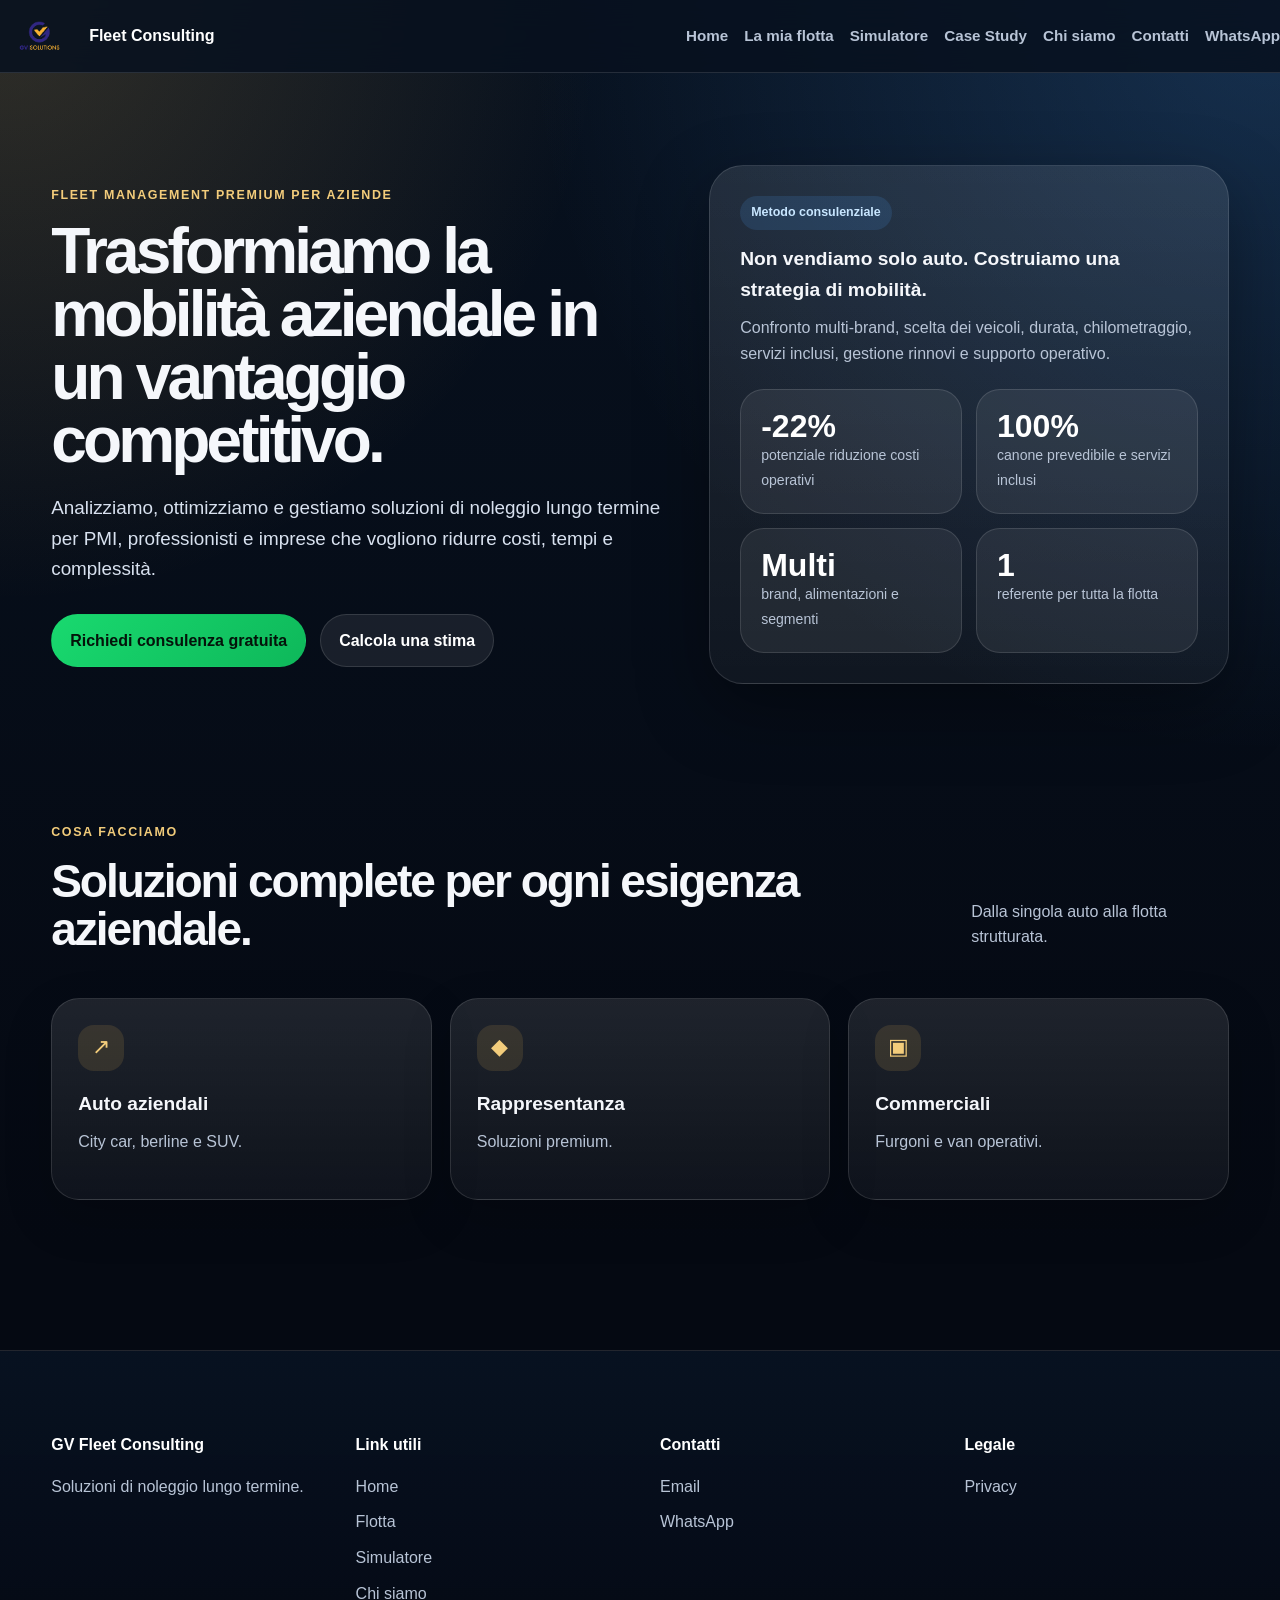
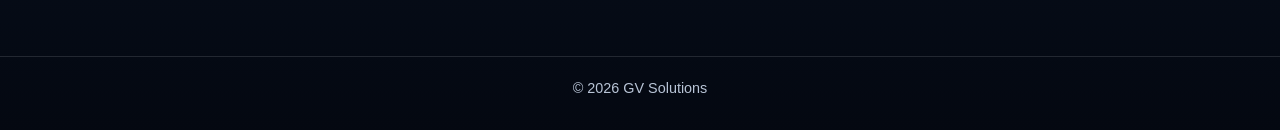
==== index.html @ 7f5e54c7 "Update index.html" ====
<!doctype html>
<html lang="it">
<head>
<meta charset="utf-8">
<meta name="viewport" content="width=device-width, initial-scale=1">
<title>GV Fleet Consulting | Fleet Management</title>
<meta name="description" content="Fleet management e noleggio lungo termine per aziende.">

<style>
:root{--bg:#07111f;--line:rgba(255,255,255,.12);--text:#f5f7fb;--muted:#b8c4d6;--gold:#d7a84f;--gold2:#f2cc7b;--green:#20c997;--shadow:0 24px 70px rgba(0,0,0,.35)}
*{box-sizing:border-box}
body{margin:0;font-family:Inter,Arial,sans-serif;color:var(--text);background:radial-gradient(circle at top right,rgba(77,163,255,.22),transparent 35%),radial-gradient(circle at top left,rgba(215,168,79,.20),transparent 28%),linear-gradient(180deg,var(--bg),#050912 72%);line-height:1.6}
a{color:inherit;text-decoration:none}.container{width:min(1180px,92%);margin:auto}

/* ===== NAV (GESTITA DA navbar.js) ===== */
.nav{position:sticky;top:0;z-index:999;background:rgba(7,17,31,.86);backdrop-filter:blur(16px);border-bottom:1px solid var(--line);transition:transform .35s ease,background .35s ease,box-shadow .35s ease}
.nav.scrolled{background:rgba(7,17,31,.94);box-shadow:0 16px 40px rgba(0,0,0,.25)}
.nav-inner{min-height:64px;padding:8px 0;display:flex;align-items:center;justify-content:space-between;gap:20px}
.logo{display:flex;align-items:center;gap:10px;font-weight:900;white-space:nowrap}
.logo img{height:56px;width:auto;display:block}
.logo span{color:#fff}
.nav-links{display:flex;flex-wrap:wrap;gap:16px;align-items:center;color:var(--muted);font-weight:700;font-size:.95rem}
.nav-links a{position:relative;transition:all .2s ease}
.nav-links a:hover,.nav-links a.active{color:#fff}
.nav-links a:not(.btn)::after{content:"";position:absolute;left:0;bottom:-6px;width:0;height:2px;background:var(--gold);transition:width .25s ease}
.nav-links a:hover::after,.nav-links a.active::after{width:100%}

.btn{display:inline-flex;align-items:center;justify-content:center;gap:10px;padding:13px 18px;border-radius:999px;font-weight:900;border:1px solid transparent;cursor:pointer}
.btn.primary{background:linear-gradient(135deg,var(--gold),var(--gold2));color:#07111f}
.btn.secondary{background:rgba(255,255,255,.08);color:#fff;border-color:var(--line)}
.btn.whatsapp{background:linear-gradient(135deg,#19d96f,#0eb85a);color:#04130a}
.btn.email{background:rgba(255,255,255,.08);color:#fff;border-color:var(--line)}

.hero{padding:92px 0 64px}
.hero-grid{display:grid;grid-template-columns:1.08fr .92fr;gap:48px;align-items:center}
.eyebrow{display:inline-flex;color:var(--gold2);font-weight:900;text-transform:uppercase;letter-spacing:.13em;font-size:.78rem;margin-bottom:14px}
h1{font-size:clamp(2.55rem,5vw,5.4rem);line-height:.98;letter-spacing:-.06em;margin:0 0 22px}
h2{font-size:clamp(2rem,3.6vw,3.35rem);line-height:1.05;letter-spacing:-.045em;margin:0 0 14px}
h3{margin:0 0 10px;font-size:1.2rem}
p{color:var(--muted);margin:0 0 18px}
.lead{font-size:1.18rem;max-width:720px;color:#d8e1ef}

.actions{display:flex;flex-wrap:wrap;gap:14px;margin-top:30px}

.hero-card,.card,.band,.result{
background:linear-gradient(180deg,rgba(255,255,255,.10),rgba(255,255,255,.045));
border:1px solid var(--line);
box-shadow:var(--shadow)
}

.hero-card{padding:30px;border-radius:34px;position:relative;overflow:hidden}
.badge{display:inline-flex;padding:7px 11px;border-radius:999px;background:rgba(77,163,255,.14);color:#c8e6ff;font-size:.78rem;font-weight:900;margin-bottom:14px}

.metric-grid{display:grid;grid-template-columns:repeat(2,1fr);gap:14px;margin-top:22px}
.metric{padding:20px;border-radius:24px;background:rgba(255,255,255,.07);border:1px solid var(--line)}
.metric strong{display:block;font-size:2rem;color:#fff;line-height:1}
.metric span{color:var(--muted);font-size:.88rem}

.section{padding:70px 0}

.section-head{display:flex;align-items:end;justify-content:space-between;gap:28px;margin-bottom:30px}
.section-head p{max-width:640px}

.grid{display:grid;gap:18px}
.grid-2{grid-template-columns:repeat(2,1fr)}
.grid-3{grid-template-columns:repeat(3,1fr)}
.grid-4{grid-template-columns:repeat(4,1fr)}

.card{padding:26px;border-radius:28px;box-shadow:0 18px 48px rgba(0,0,0,.18)}
.icon{width:46px;height:46px;border-radius:16px;display:grid;place-items:center;margin-bottom:18px;background:rgba(215,168,79,.14);color:var(--gold2);font-size:1.35rem}

.band{padding:34px;border-radius:34px;background:linear-gradient(135deg,rgba(215,168,79,.16),rgba(77,163,255,.12));display:flex;align-items:center;justify-content:space-between;gap:22px}

.footer{
margin-top:80px;
padding:60px 0 30px;
border-top:1px solid var(--line);
background:linear-gradient(180deg,rgba(8,18,34,.92),rgba(4,8,17,1));
}

.footer-grid{display:grid;grid-template-columns:repeat(4,1fr);gap:40px}
.footer h4{margin-bottom:16px;color:#fff}
.footer p,.footer a{color:var(--muted);text-decoration:none;display:block;margin-bottom:10px;transition:.2s}
.footer a:hover{color:#fff}

.footer-bottom{
margin-top:40px;
padding-top:20px;
border-top:1px solid var(--line);
text-align:center;
color:var(--muted);
font-size:.9rem;
}

@media(max-width:800px){
.hero-grid,.grid-2,.grid-3,.grid-4{grid-template-columns:1fr}
.footer-grid{grid-template-columns:1fr}
}
</style>

</head>

<body>

<!-- NAVBAR CENTRALIZZATA -->
<div id="navbar"></div>
<script src="navbar.js"></script>

<main>
<section class="hero">
<div class="container hero-grid">

<div>
<div class="eyebrow">Fleet management premium per aziende</div>
<h1>Trasformiamo la mobilità aziendale in un vantaggio competitivo.</h1>
<p class="lead">Analizziamo, ottimizziamo e gestiamo soluzioni di noleggio lungo termine per PMI, professionisti e imprese che vogliono ridurre costi, tempi e complessità.</p>

<div class="actions">
<a class="btn whatsapp" href="https://api.whatsapp.com/send?text=Ciao%2C%20vorrei%20ottimizzare%20la%20mia%20flotta%20aziendale" target="_blank">Richiedi consulenza gratuita</a>
<a class="btn secondary" href="simulatore.html">Calcola una stima</a>
</div>
</div>

<div class="hero-card">
<span class="badge">Metodo consulenziale</span>
<h3>Non vendiamo solo auto. Costruiamo una strategia di mobilità.</h3>
<p>Confronto multi-brand, scelta dei veicoli, durata, chilometraggio, servizi inclusi, gestione rinnovi e supporto operativo.</p>

<div class="metric-grid">
<div class="metric"><strong>-22%</strong><span>potenziale riduzione costi operativi</span></div>
<div class="metric"><strong>100%</strong><span>canone prevedibile e servizi inclusi</span></div>
<div class="metric"><strong>Multi</strong><span>brand, alimentazioni e segmenti</span></div>
<div class="metric"><strong>1</strong><span>referente per tutta la flotta</span></div>
</div>
</div>

</div>
</section>

<section class="section">
<div class="container">
<div class="section-head">
<div>
<div class="eyebrow">Cosa facciamo</div>
<h2>Soluzioni complete per ogni esigenza aziendale.</h2>
</div>
<p>Dalla singola auto alla flotta strutturata.</p>
</div>

<div class="grid grid-3">
<article class="card"><div class="icon">↗</div><h3>Auto aziendali</h3><p>City car, berline e SUV.</p></article>
<article class="card"><div class="icon">◆</div><h3>Rappresentanza</h3><p>Soluzioni premium.</p></article>
<article class="card"><div class="icon">▣</div><h3>Commerciali</h3><p>Furgoni e van operativi.</p></article>
</div>
</div>
</section>

</main>

<footer class="footer">
<div class="container footer-grid">
<div>
<h4>GV Fleet Consulting</h4>
<p>Soluzioni di noleggio lungo termine.</p>
</div>

<div>
<h4>Link utili</h4>
<a href="index.html">Home</a>
<a href="fleet.html">Flotta</a>
<a href="simulatore.html">Simulatore</a>
<a href="storychisiamo.html">Chi siamo</a>
</div>

<div>
<h4>Contatti</h4>
<a href="mailto:backoffice@gvsolutionssrls.it">Email</a>
<a href="#">WhatsApp</a>
</div>

<div>
<h4>Legale</h4>
<a href="privacy-policy.html">Privacy</a>
</div>
</div>

<div class="footer-bottom">© 2026 GV Solutions</div>
</footer>

<script>
let lastScrollTop=0;const nav=document.querySelector('.nav');
window.addEventListener('scroll',function(){
const currentScroll=window.pageYOffset||document.documentElement.scrollTop;
if(currentScroll>80){nav.classList.add('scrolled')}else{nav.classList.remove('scrolled')}
if(currentScroll>lastScrollTop&&currentScroll>140){nav.style.transform='translateY(-100%)'}else{nav.style.transform='translateY(0)'}
lastScrollTop=currentScroll<=0?0:currentScroll});
</script>

</body>
</html>
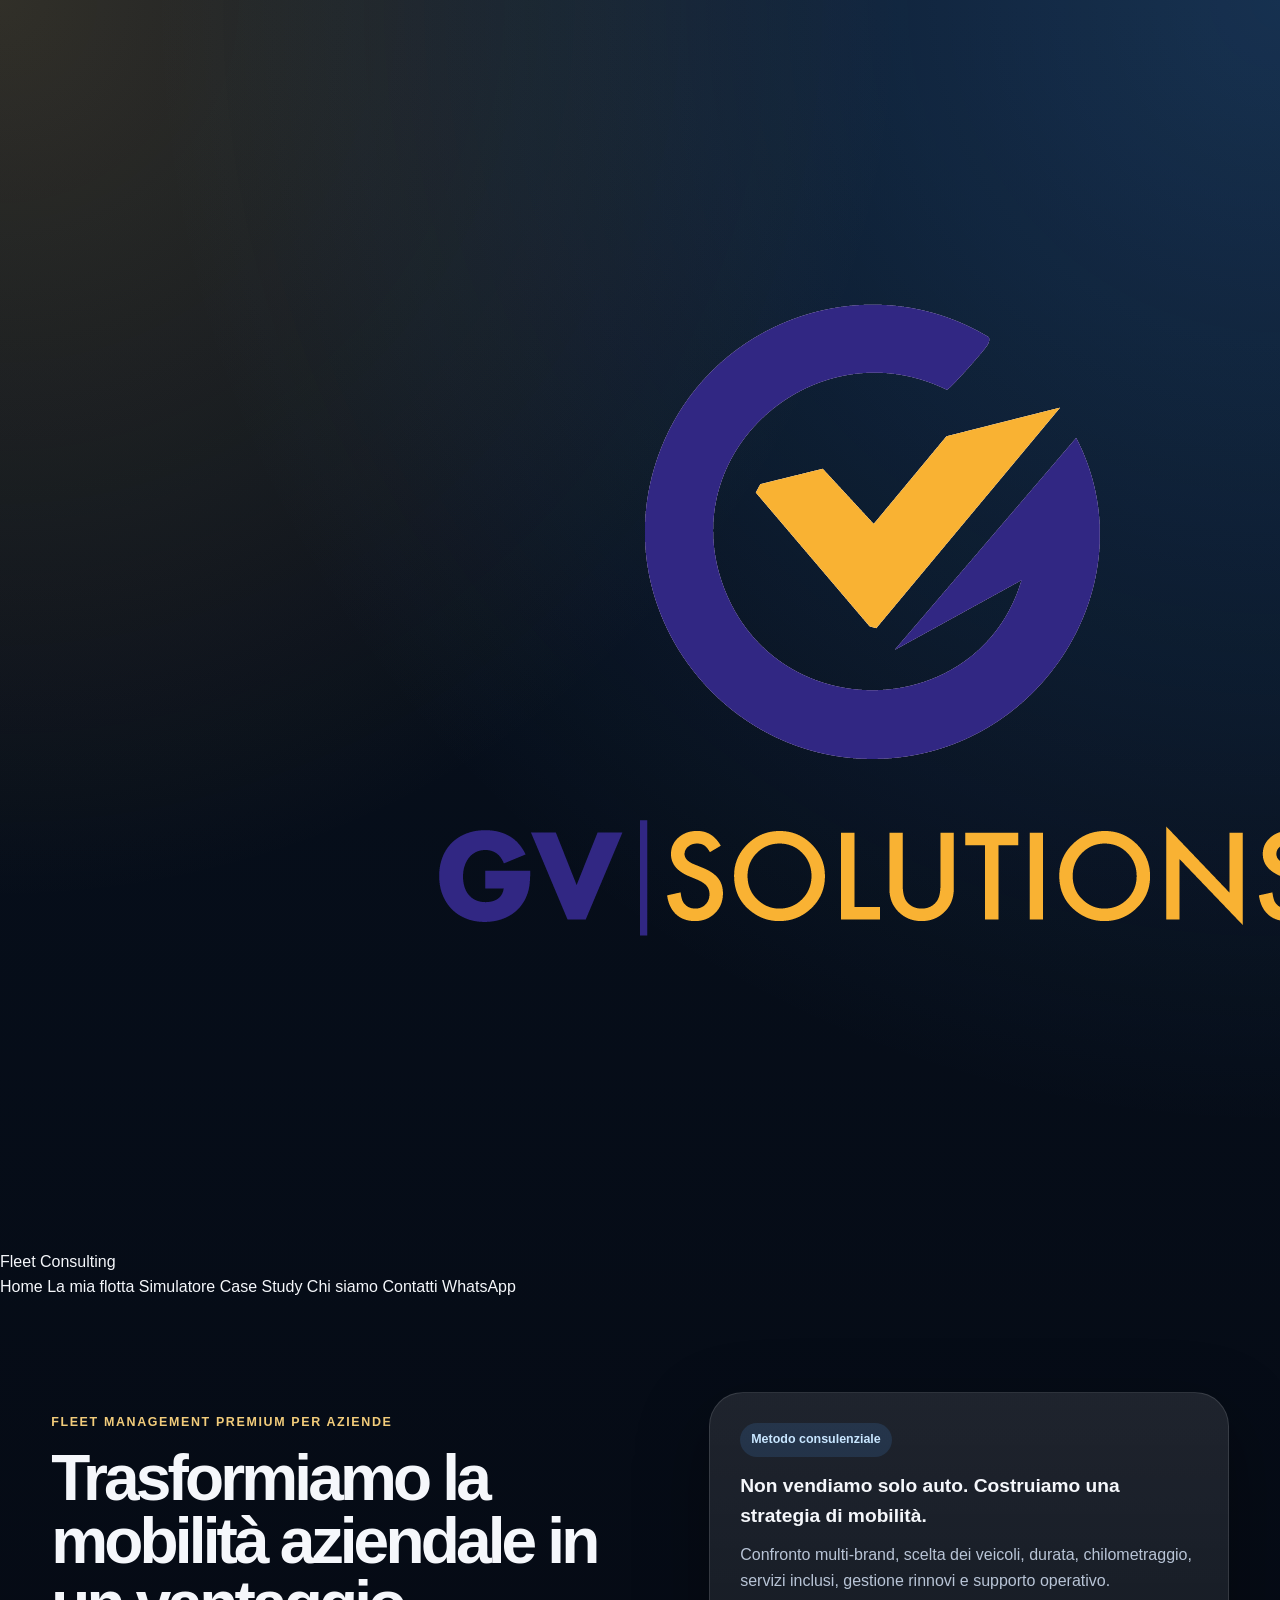
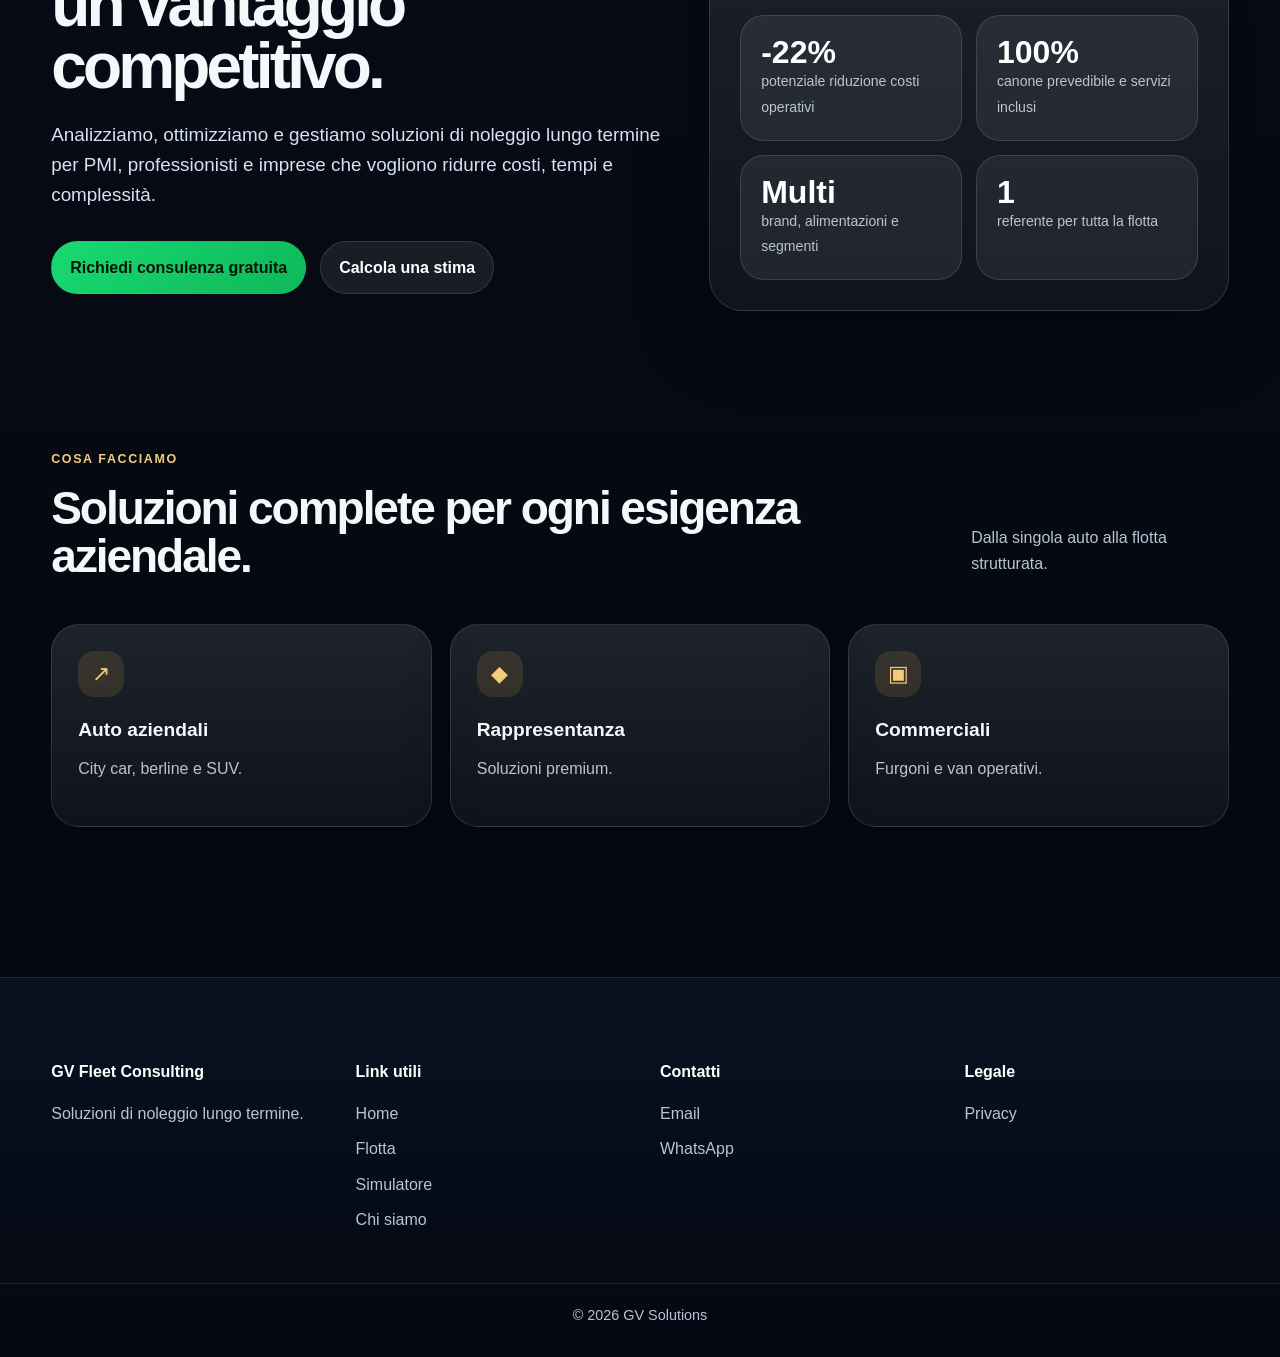
==== commit 25672199: "Update index.html" ====
--- a/index.html
+++ b/index.html
@@ -12,18 +12,10 @@
 body{margin:0;font-family:Inter,Arial,sans-serif;color:var(--text);background:radial-gradient(circle at top right,rgba(77,163,255,.22),transparent 35%),radial-gradient(circle at top left,rgba(215,168,79,.20),transparent 28%),linear-gradient(180deg,var(--bg),#050912 72%);line-height:1.6}
 a{color:inherit;text-decoration:none}.container{width:min(1180px,92%);margin:auto}
 
-/* ===== NAV (GESTITA DA navbar.js) ===== */
-.nav{position:sticky;top:0;z-index:999;background:rgba(7,17,31,.86);backdrop-filter:blur(16px);border-bottom:1px solid var(--line);transition:transform .35s ease,background .35s ease,box-shadow .35s ease}
-.nav.scrolled{background:rgba(7,17,31,.94);box-shadow:0 16px 40px rgba(0,0,0,.25)}
-.nav-inner{min-height:64px;padding:8px 0;display:flex;align-items:center;justify-content:space-between;gap:20px}
-.logo{display:flex;align-items:center;gap:10px;font-weight:900;white-space:nowrap}
-.logo img{height:56px;width:auto;display:block}
-.logo span{color:#fff}
-.nav-links{display:flex;flex-wrap:wrap;gap:16px;align-items:center;color:var(--muted);font-weight:700;font-size:.95rem}
-.nav-links a{position:relative;transition:all .2s ease}
-.nav-links a:hover,.nav-links a.active{color:#fff}
-.nav-links a:not(.btn)::after{content:"";position:absolute;left:0;bottom:-6px;width:0;height:2px;background:var(--gold);transition:width .25s ease}
-.nav-links a:hover::after,.nav-links a.active::after{width:100%}
+/* =========================
+   NAVBAR = SOLO JS ORA
+   (NON CSS QUI)
+========================= */
 
 .btn{display:inline-flex;align-items:center;justify-content:center;gap:10px;padding:13px 18px;border-radius:999px;font-weight:900;border:1px solid transparent;cursor:pointer}
 .btn.primary{background:linear-gradient(135deg,var(--gold),var(--gold2));color:#07111f}
@@ -62,9 +54,7 @@
 .section-head p{max-width:640px}
 
 .grid{display:grid;gap:18px}
-.grid-2{grid-template-columns:repeat(2,1fr)}
 .grid-3{grid-template-columns:repeat(3,1fr)}
-.grid-4{grid-template-columns:repeat(4,1fr)}
 
 .card{padding:26px;border-radius:28px;box-shadow:0 18px 48px rgba(0,0,0,.18)}
 .icon{width:46px;height:46px;border-radius:16px;display:grid;place-items:center;margin-bottom:18px;background:rgba(215,168,79,.14);color:var(--gold2);font-size:1.35rem}
@@ -93,7 +83,7 @@
 }
 
 @media(max-width:800px){
-.hero-grid,.grid-2,.grid-3,.grid-4{grid-template-columns:1fr}
+.hero-grid,.grid-3{grid-template-columns:1fr}
 .footer-grid{grid-template-columns:1fr}
 }
 </style>
@@ -187,14 +177,5 @@
 <div class="footer-bottom">© 2026 GV Solutions</div>
 </footer>
 
-<script>
-let lastScrollTop=0;const nav=document.querySelector('.nav');
-window.addEventListener('scroll',function(){
-const currentScroll=window.pageYOffset||document.documentElement.scrollTop;
-if(currentScroll>80){nav.classList.add('scrolled')}else{nav.classList.remove('scrolled')}
-if(currentScroll>lastScrollTop&&currentScroll>140){nav.style.transform='translateY(-100%)'}else{nav.style.transform='translateY(0)'}
-lastScrollTop=currentScroll<=0?0:currentScroll});
-</script>
-
 </body>
 </html>
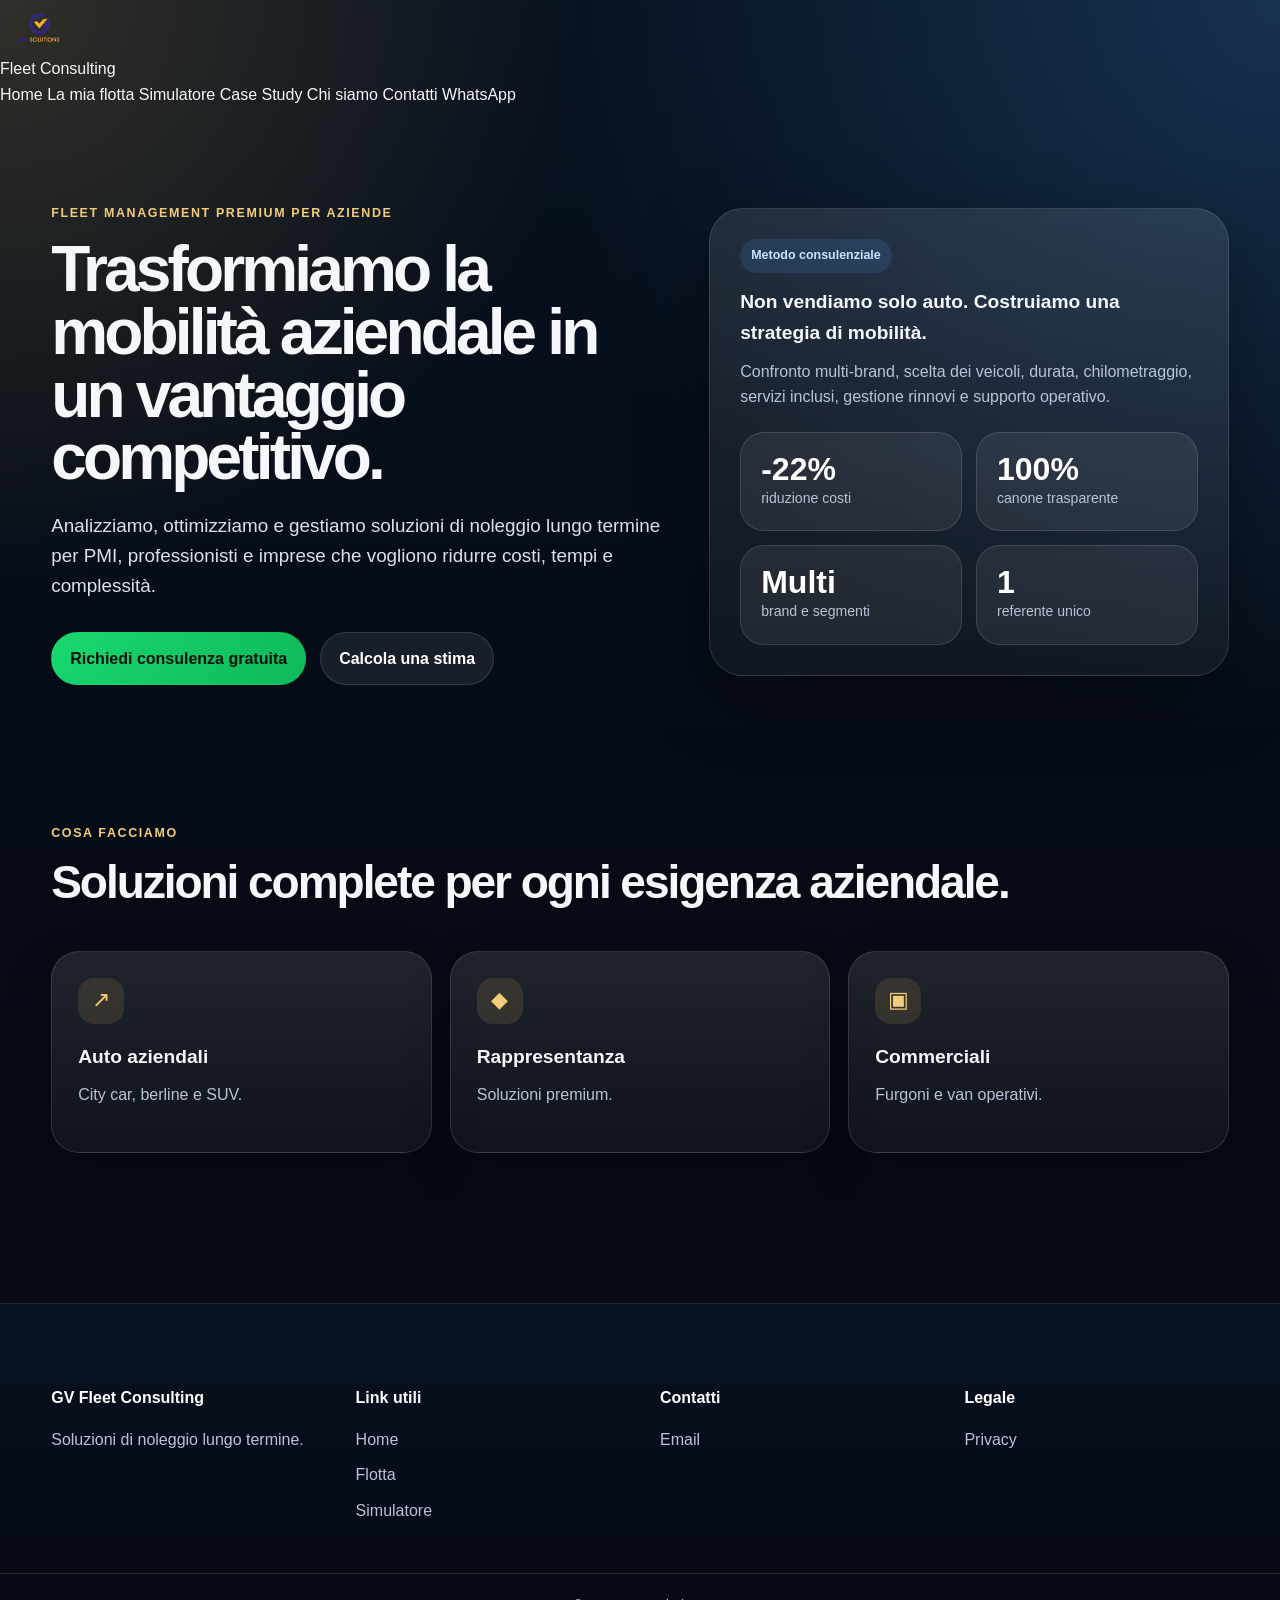
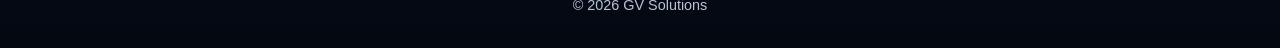
==== commit 5753b15d: "Update index.html" ====
--- a/index.html
+++ b/index.html
@@ -8,14 +8,38 @@
 
 <style>
 :root{--bg:#07111f;--line:rgba(255,255,255,.12);--text:#f5f7fb;--muted:#b8c4d6;--gold:#d7a84f;--gold2:#f2cc7b;--green:#20c997;--shadow:0 24px 70px rgba(0,0,0,.35)}
+
 *{box-sizing:border-box}
-body{margin:0;font-family:Inter,Arial,sans-serif;color:var(--text);background:radial-gradient(circle at top right,rgba(77,163,255,.22),transparent 35%),radial-gradient(circle at top left,rgba(215,168,79,.20),transparent 28%),linear-gradient(180deg,var(--bg),#050912 72%);line-height:1.6}
-a{color:inherit;text-decoration:none}.container{width:min(1180px,92%);margin:auto}
-
-/* =========================
-   NAVBAR = SOLO JS ORA
-   (NON CSS QUI)
-========================= */
+
+body{
+margin:0;
+font-family:Inter,Arial,sans-serif;
+color:var(--text);
+background:radial-gradient(circle at top right,rgba(77,163,255,.22),transparent 35%),
+radial-gradient(circle at top left,rgba(215,168,79,.20),transparent 28%),
+linear-gradient(180deg,var(--bg),#050912 72%);
+line-height:1.6;
+}
+
+a{color:inherit;text-decoration:none}
+
+.container{width:min(1180px,92%);margin:auto}
+
+/* ================= NAVBAR FIX ================= */
+
+/* sicurezza layout navbar */
+#navbar{
+width:100%;
+}
+
+/* FIX LOGO ENORME */
+#navbar .logo img{
+height:56px !important;
+width:auto;
+display:block;
+}
+
+/* ================================================= */
 
 .btn{display:inline-flex;align-items:center;justify-content:center;gap:10px;padding:13px 18px;border-radius:999px;font-weight:900;border:1px solid transparent;cursor:pointer}
 .btn.primary{background:linear-gradient(135deg,var(--gold),var(--gold2));color:#07111f}
@@ -25,10 +49,13 @@
 
 .hero{padding:92px 0 64px}
 .hero-grid{display:grid;grid-template-columns:1.08fr .92fr;gap:48px;align-items:center}
+
 .eyebrow{display:inline-flex;color:var(--gold2);font-weight:900;text-transform:uppercase;letter-spacing:.13em;font-size:.78rem;margin-bottom:14px}
+
 h1{font-size:clamp(2.55rem,5vw,5.4rem);line-height:.98;letter-spacing:-.06em;margin:0 0 22px}
 h2{font-size:clamp(2rem,3.6vw,3.35rem);line-height:1.05;letter-spacing:-.045em;margin:0 0 14px}
 h3{margin:0 0 10px;font-size:1.2rem}
+
 p{color:var(--muted);margin:0 0 18px}
 .lead{font-size:1.18rem;max-width:720px;color:#d8e1ef}
 
@@ -40,26 +67,36 @@
 box-shadow:var(--shadow)
 }
 
-.hero-card{padding:30px;border-radius:34px;position:relative;overflow:hidden}
-.badge{display:inline-flex;padding:7px 11px;border-radius:999px;background:rgba(77,163,255,.14);color:#c8e6ff;font-size:.78rem;font-weight:900;margin-bottom:14px}
+.hero-card{padding:30px;border-radius:34px;overflow:hidden}
+
+.badge{
+display:inline-flex;
+padding:7px 11px;
+border-radius:999px;
+background:rgba(77,163,255,.14);
+color:#c8e6ff;
+font-size:.78rem;
+font-weight:900;
+margin-bottom:14px;
+}
 
 .metric-grid{display:grid;grid-template-columns:repeat(2,1fr);gap:14px;margin-top:22px}
+
 .metric{padding:20px;border-radius:24px;background:rgba(255,255,255,.07);border:1px solid var(--line)}
+
 .metric strong{display:block;font-size:2rem;color:#fff;line-height:1}
 .metric span{color:var(--muted);font-size:.88rem}
 
 .section{padding:70px 0}
 
 .section-head{display:flex;align-items:end;justify-content:space-between;gap:28px;margin-bottom:30px}
-.section-head p{max-width:640px}
 
 .grid{display:grid;gap:18px}
 .grid-3{grid-template-columns:repeat(3,1fr)}
 
 .card{padding:26px;border-radius:28px;box-shadow:0 18px 48px rgba(0,0,0,.18)}
+
 .icon{width:46px;height:46px;border-radius:16px;display:grid;place-items:center;margin-bottom:18px;background:rgba(215,168,79,.14);color:var(--gold2);font-size:1.35rem}
-
-.band{padding:34px;border-radius:34px;background:linear-gradient(135deg,rgba(215,168,79,.16),rgba(77,163,255,.12));display:flex;align-items:center;justify-content:space-between;gap:22px}
 
 .footer{
 margin-top:80px;
@@ -69,8 +106,11 @@
 }
 
 .footer-grid{display:grid;grid-template-columns:repeat(4,1fr);gap:40px}
+
 .footer h4{margin-bottom:16px;color:#fff}
-.footer p,.footer a{color:var(--muted);text-decoration:none;display:block;margin-bottom:10px;transition:.2s}
+
+.footer p,.footer a{color:var(--muted);display:block;margin-bottom:10px}
+
 .footer a:hover{color:#fff}
 
 .footer-bottom{
@@ -92,11 +132,12 @@
 
 <body>
 
-<!-- NAVBAR CENTRALIZZATA -->
+<!-- NAVBAR -->
 <div id="navbar"></div>
 <script src="navbar.js"></script>
 
 <main>
+
 <section class="hero">
 <div class="container hero-grid">
 
@@ -106,7 +147,7 @@
 <p class="lead">Analizziamo, ottimizziamo e gestiamo soluzioni di noleggio lungo termine per PMI, professionisti e imprese che vogliono ridurre costi, tempi e complessità.</p>
 
 <div class="actions">
-<a class="btn whatsapp" href="https://api.whatsapp.com/send?text=Ciao%2C%20vorrei%20ottimizzare%20la%20mia%20flotta%20aziendale" target="_blank">Richiedi consulenza gratuita</a>
+<a class="btn whatsapp" href="https://api.whatsapp.com/send?text=Ciao%2C%20vorrei%20ottimizzare%20la%20mia%20flotta%20aziendale">Richiedi consulenza gratuita</a>
 <a class="btn secondary" href="simulatore.html">Calcola una stima</a>
 </div>
 </div>
@@ -117,10 +158,10 @@
 <p>Confronto multi-brand, scelta dei veicoli, durata, chilometraggio, servizi inclusi, gestione rinnovi e supporto operativo.</p>
 
 <div class="metric-grid">
-<div class="metric"><strong>-22%</strong><span>potenziale riduzione costi operativi</span></div>
-<div class="metric"><strong>100%</strong><span>canone prevedibile e servizi inclusi</span></div>
-<div class="metric"><strong>Multi</strong><span>brand, alimentazioni e segmenti</span></div>
-<div class="metric"><strong>1</strong><span>referente per tutta la flotta</span></div>
+<div class="metric"><strong>-22%</strong><span>riduzione costi</span></div>
+<div class="metric"><strong>100%</strong><span>canone trasparente</span></div>
+<div class="metric"><strong>Multi</strong><span>brand e segmenti</span></div>
+<div class="metric"><strong>1</strong><span>referente unico</span></div>
 </div>
 </div>
 
@@ -134,7 +175,6 @@
 <div class="eyebrow">Cosa facciamo</div>
 <h2>Soluzioni complete per ogni esigenza aziendale.</h2>
 </div>
-<p>Dalla singola auto alla flotta strutturata.</p>
 </div>
 
 <div class="grid grid-3">
@@ -142,6 +182,7 @@
 <article class="card"><div class="icon">◆</div><h3>Rappresentanza</h3><p>Soluzioni premium.</p></article>
 <article class="card"><div class="icon">▣</div><h3>Commerciali</h3><p>Furgoni e van operativi.</p></article>
 </div>
+
 </div>
 </section>
 
@@ -149,6 +190,7 @@
 
 <footer class="footer">
 <div class="container footer-grid">
+
 <div>
 <h4>GV Fleet Consulting</h4>
 <p>Soluzioni di noleggio lungo termine.</p>
@@ -159,19 +201,18 @@
 <a href="index.html">Home</a>
 <a href="fleet.html">Flotta</a>
 <a href="simulatore.html">Simulatore</a>
-<a href="storychisiamo.html">Chi siamo</a>
 </div>
 
 <div>
 <h4>Contatti</h4>
 <a href="mailto:backoffice@gvsolutionssrls.it">Email</a>
-<a href="#">WhatsApp</a>
 </div>
 
 <div>
 <h4>Legale</h4>
 <a href="privacy-policy.html">Privacy</a>
 </div>
+
 </div>
 
 <div class="footer-bottom">© 2026 GV Solutions</div>
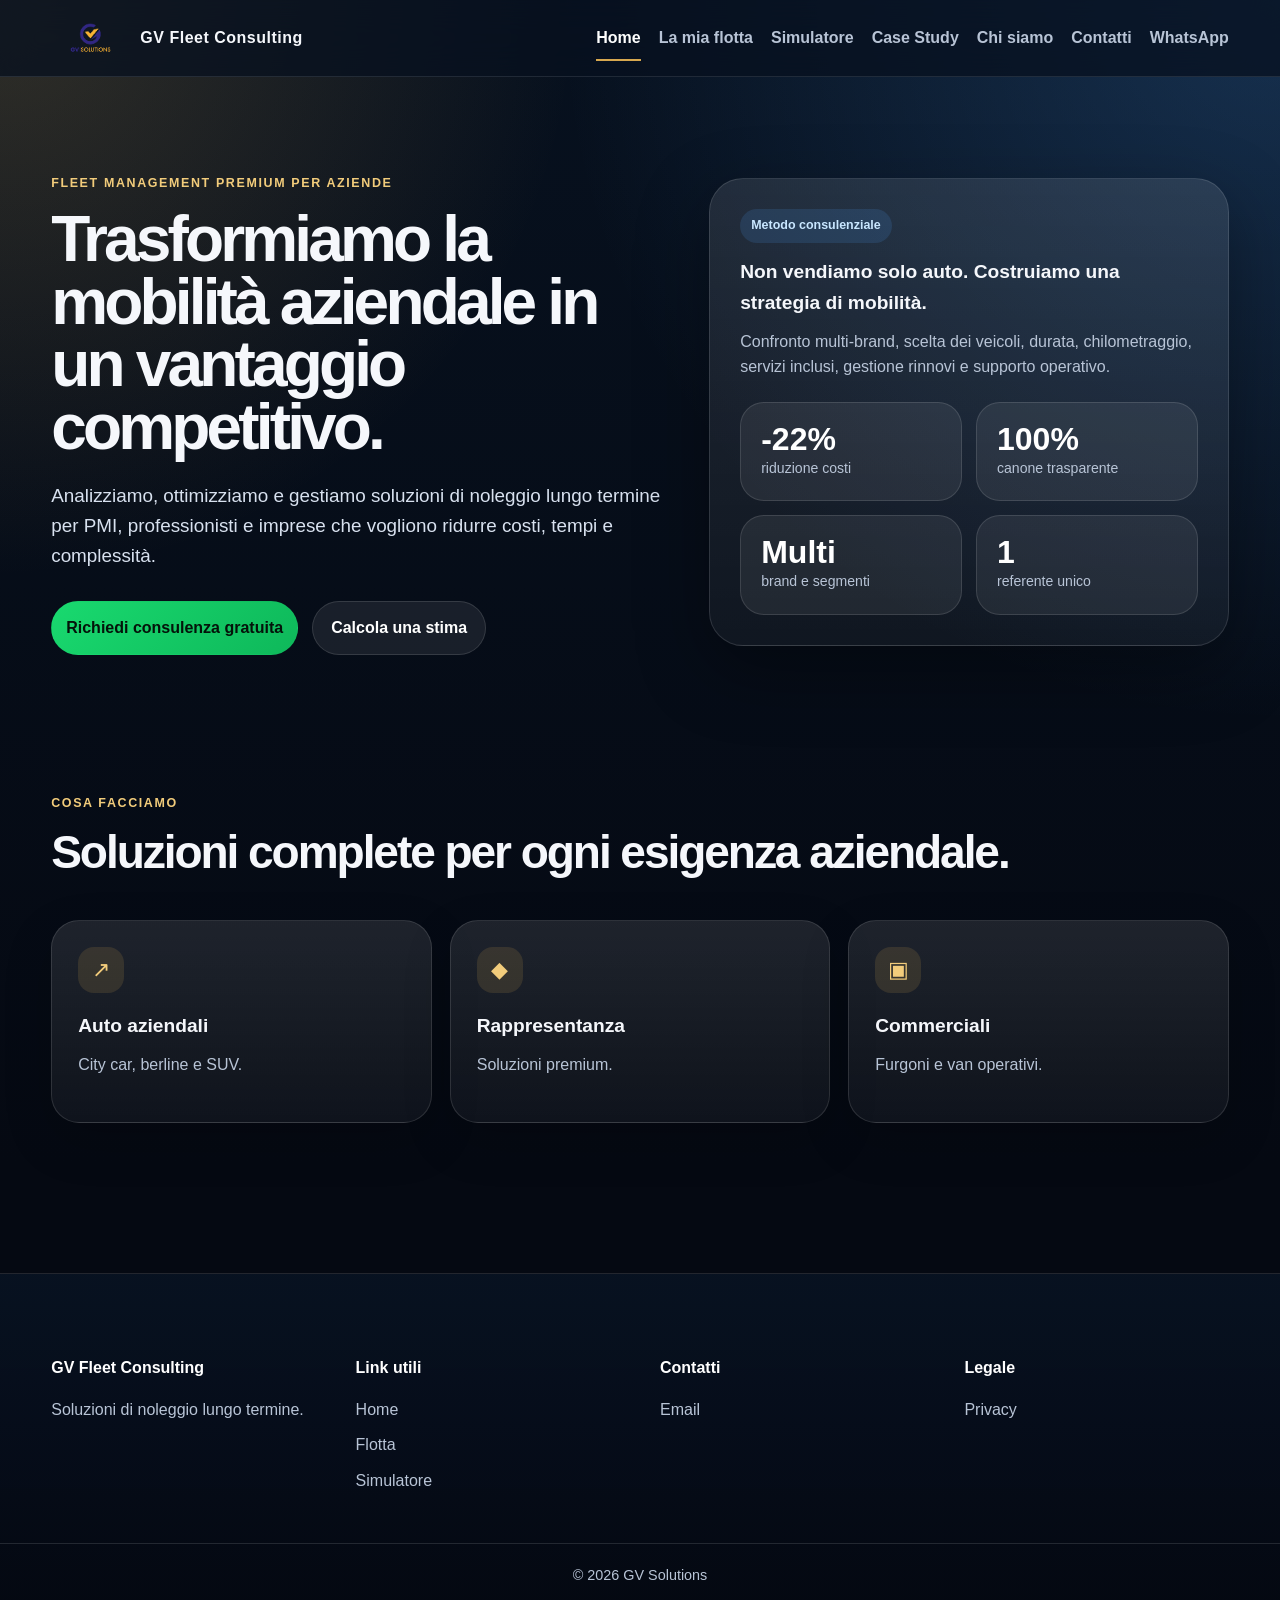
==== commit 07d7bb98: "Update index.html" ====
--- a/index.html
+++ b/index.html
@@ -5,7 +5,7 @@
 <meta name="viewport" content="width=device-width, initial-scale=1">
 <title>GV Fleet Consulting | Fleet Management</title>
 <meta name="description" content="Fleet management e noleggio lungo termine per aziende.">
-
+<link rel="stylesheet" href="navbar.css">
 <style>
 :root{--bg:#07111f;--line:rgba(255,255,255,.12);--text:#f5f7fb;--muted:#b8c4d6;--gold:#d7a84f;--gold2:#f2cc7b;--green:#20c997;--shadow:0 24px 70px rgba(0,0,0,.35)}
 
--- a/navbar.css
+++ b/navbar.css
@@ -0,0 +1,84 @@
+.nav{
+position:sticky;
+top:0;
+z-index:999;
+background:rgba(7,17,31,.75);
+backdrop-filter:blur(18px);
+border-bottom:1px solid rgba(255,255,255,.10);
+transition:all .3s ease;
+}
+
+.nav.scrolled{
+background:rgba(7,17,31,.95);
+box-shadow:0 14px 40px rgba(0,0,0,.3);
+}
+
+.nav-inner{
+display:flex;
+justify-content:space-between;
+align-items:center;
+padding:10px 0;
+}
+
+.logo{
+display:flex;
+align-items:center;
+gap:10px;
+font-weight:900;
+letter-spacing:.5px;
+}
+
+.logo img{
+height:52px;
+width:auto;
+display:block;
+transition:.2s ease;
+}
+
+.logo:hover img{
+transform:scale(1.05);
+}
+
+.nav-links{
+display:flex;
+gap:18px;
+align-items:center;
+font-weight:700;
+color:#b8c4d6;
+}
+
+.nav-links a{
+position:relative;
+padding:6px 0;
+transition:.2s ease;
+}
+
+.nav-links a:hover,
+.nav-links a.active{
+color:#fff;
+}
+
+.nav-links a:not(.btn)::after{
+content:"";
+position:absolute;
+left:0;
+bottom:-4px;
+width:0;
+height:2px;
+background:#d7a84f;
+transition:.25s;
+}
+
+.nav-links a:hover::after,
+.nav-links a.active::after{
+width:100%;
+}
+
+/* bottone whatsapp */
+.btn.whatsapp{
+background:linear-gradient(135deg,#19d96f,#0eb85a);
+color:#04130a;
+padding:10px 14px;
+border-radius:999px;
+font-weight:900;
+}
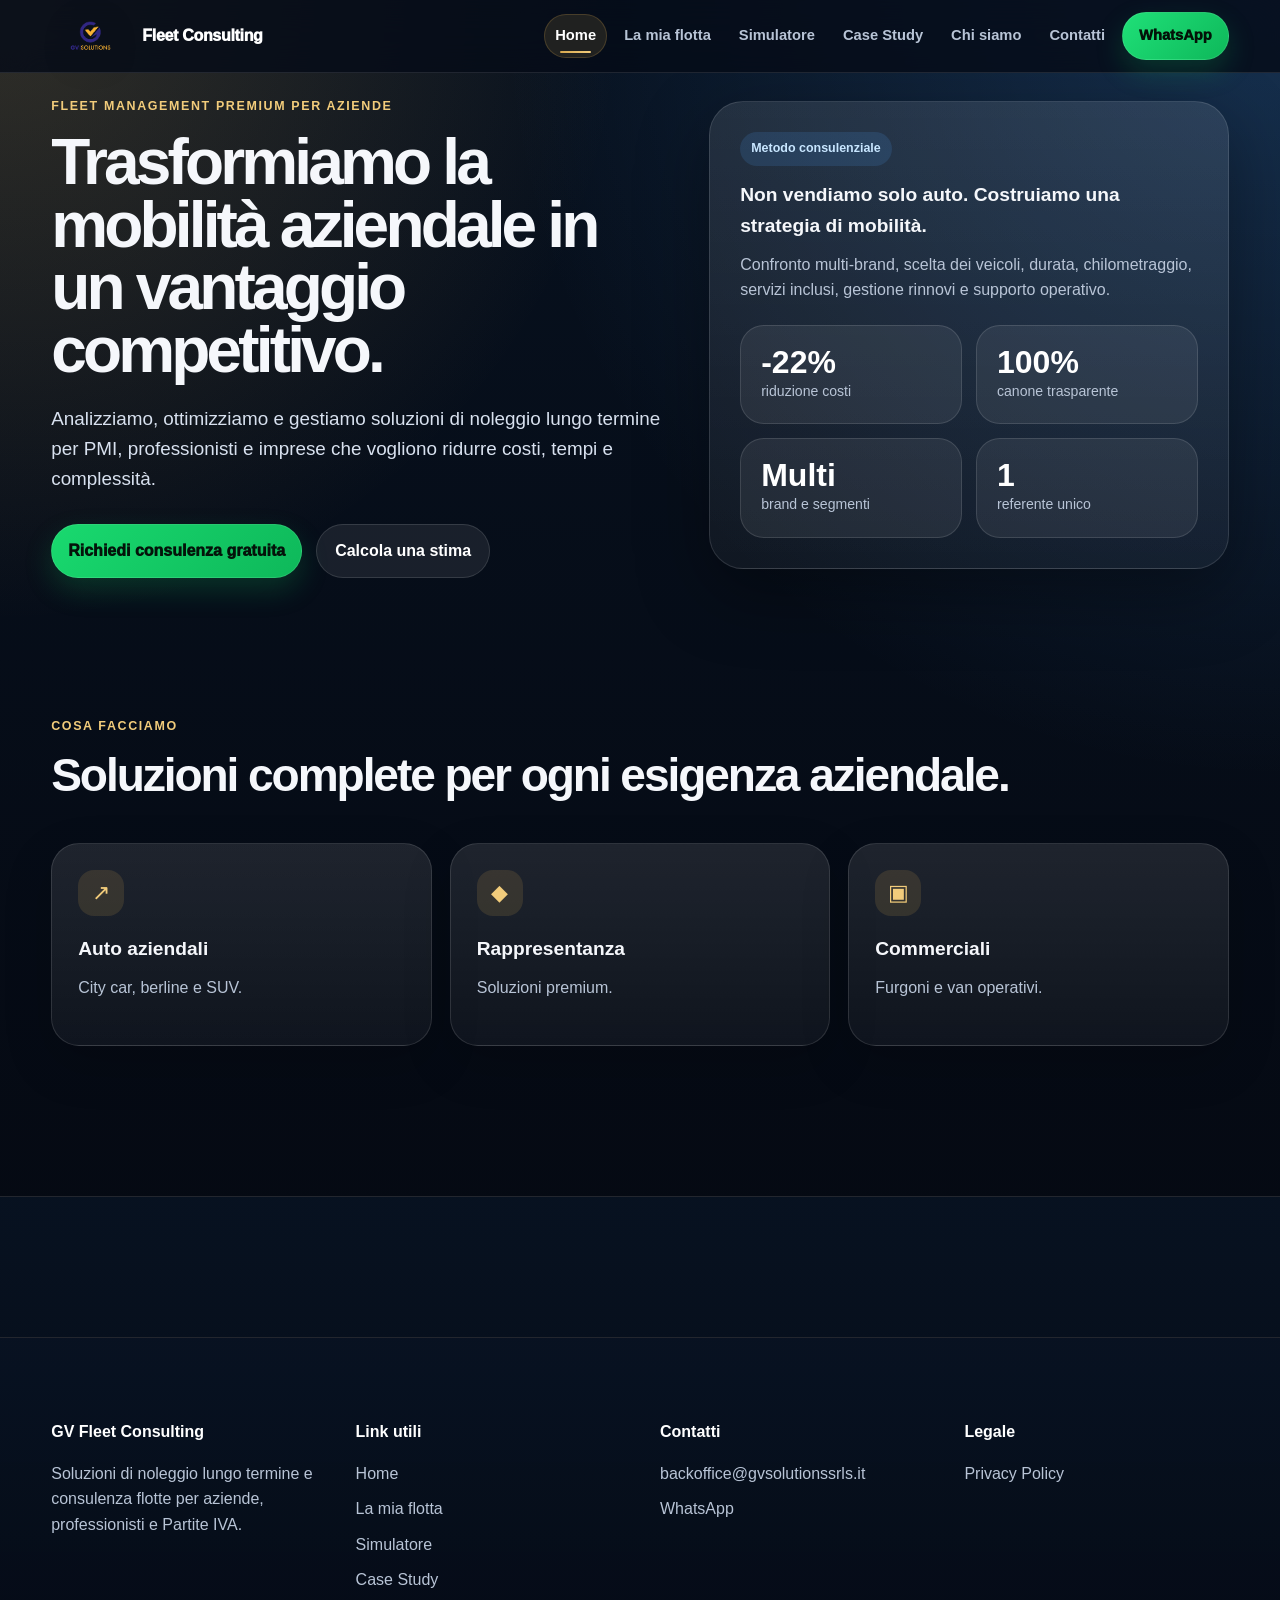
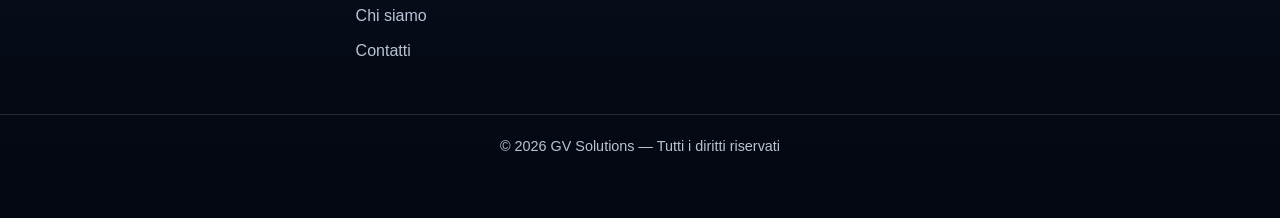
==== commit 547b97d9: "Update index.html" ====
--- a/index.html
+++ b/index.html
@@ -189,33 +189,66 @@
 </main>
 
 <footer class="footer">
-<div class="container footer-grid">
-
-<div>
-<h4>GV Fleet Consulting</h4>
-<p>Soluzioni di noleggio lungo termine.</p>
-</div>
-
-<div>
-<h4>Link utili</h4>
-<a href="index.html">Home</a>
-<a href="fleet.html">Flotta</a>
-<a href="simulatore.html">Simulatore</a>
-</div>
-
-<div>
-<h4>Contatti</h4>
-<a href="mailto:backoffice@gvsolutionssrls.it">Email</a>
-</div>
-
-<div>
-<h4>Legale</h4>
-<a href="privacy-policy.html">Privacy</a>
-</div>
-
-</div>
-
-<div class="footer-bottom">© 2026 GV Solutions</div>
+<footer class="footer">
+
+  <div class="container footer-grid">
+
+    <div>
+      <h4>GV Fleet Consulting</h4>
+
+      <p>
+        Soluzioni di noleggio lungo termine
+        e consulenza flotte per aziende,
+        professionisti e Partite IVA.
+      </p>
+    </div>
+
+    <div>
+      <h4>Link utili</h4>
+
+      <a href="index.html">Home</a>
+
+      <a href="fleet.html">La mia flotta</a>
+
+      <a href="simulatore.html">Simulatore</a>
+
+      <a href="case-study.html">Case Study</a>
+
+      <a href="storychisiamo.html">Chi siamo</a>
+
+      <a href="contatti.html">Contatti</a>
+    </div>
+
+    <div>
+      <h4>Contatti</h4>
+
+      <a href="mailto:backoffice@gvsolutionssrls.it">
+        backoffice@gvsolutionssrls.it
+      </a>
+
+      <a href="https://api.whatsapp.com/send?text=Ciao%2C%20vorrei%20informazioni"
+      target="_blank"
+      rel="noopener">
+
+      WhatsApp
+
+      </a>
+    </div>
+
+    <div>
+      <h4>Legale</h4>
+
+      <a href="privacy-policy.html">
+        Privacy Policy
+      </a>
+    </div>
+
+  </div>
+
+  <div class="footer-bottom">
+    © 2026 GV Solutions — Tutti i diritti riservati
+  </div>
+
 </footer>
 
 </body>
--- a/navbar.css
+++ b/navbar.css
@@ -1,84 +1,210 @@
+/* NAVBAR PREMIUM GV FLEET CONSULTING */
+
 .nav{
-position:sticky;
-top:0;
-z-index:999;
-background:rgba(7,17,31,.75);
-backdrop-filter:blur(18px);
-border-bottom:1px solid rgba(255,255,255,.10);
-transition:all .3s ease;
+  position:fixed;
+  top:0;
+  left:0;
+  width:100%;
+  z-index:999;
+
+  background:rgba(5,12,24,.82);
+
+  backdrop-filter:blur(18px);
+  -webkit-backdrop-filter:blur(18px);
+
+  border-bottom:1px solid rgba(255,255,255,.10);
+
+  transform:translateY(0);
+
+  will-change:transform;
+
+  transition:
+    transform .35s ease,
+    background .35s ease,
+    box-shadow .35s ease,
+    border-color .35s ease;
 }
 
 .nav.scrolled{
-background:rgba(7,17,31,.95);
-box-shadow:0 14px 40px rgba(0,0,0,.3);
+  background:rgba(5,12,24,.95);
+  border-bottom-color:rgba(215,168,79,.18);
+  box-shadow:0 18px 50px rgba(0,0,0,.32);
 }
 
 .nav-inner{
-display:flex;
-justify-content:space-between;
-align-items:center;
-padding:10px 0;
+  min-height:72px;
+  padding:8px 0;
+  display:flex;
+  align-items:center;
+  justify-content:space-between;
+  gap:24px;
 }
 
 .logo{
-display:flex;
-align-items:center;
-gap:10px;
-font-weight:900;
-letter-spacing:.5px;
+  display:flex;
+  align-items:center;
+  gap:12px;
+  font-weight:950;
+  letter-spacing:-.02em;
+  white-space:nowrap;
+  color:#fff;
 }
 
 .logo img{
-height:52px;
-width:auto;
-display:block;
-transition:.2s ease;
-}
-
-.logo:hover img{
-transform:scale(1.05);
+  height:56px;
+  width:auto;
+  display:block;
+  filter:drop-shadow(0 8px 18px rgba(0,0,0,.35));
+}
+
+.logo span{
+  font-size:1rem;
+  color:#fff;
 }
 
 .nav-links{
-display:flex;
-gap:18px;
-align-items:center;
-font-weight:700;
-color:#b8c4d6;
+  display:flex;
+  align-items:center;
+  gap:6px;
+  color:#b8c4d6;
+  font-weight:800;
+  font-size:.92rem;
 }
 
 .nav-links a{
-position:relative;
-padding:6px 0;
-transition:.2s ease;
-}
-
-.nav-links a:hover,
+  position:relative;
+  padding:10px 11px;
+  border-radius:999px;
+  transition:
+    color .22s ease,
+    background .22s ease,
+    transform .22s ease;
+}
+
+.nav-links a:hover{
+  color:#fff;
+  background:rgba(255,255,255,.06);
+}
+
 .nav-links a.active{
-color:#fff;
+  color:#fff;
+  background:rgba(215,168,79,.13);
+  box-shadow:inset 0 0 0 1px rgba(215,168,79,.22);
 }
 
 .nav-links a:not(.btn)::after{
-content:"";
-position:absolute;
-left:0;
-bottom:-4px;
-width:0;
-height:2px;
-background:#d7a84f;
-transition:.25s;
-}
-
-.nav-links a:hover::after,
-.nav-links a.active::after{
-width:100%;
-}
-
-/* bottone whatsapp */
+  content:"";
+  position:absolute;
+  left:16px;
+  right:16px;
+  bottom:5px;
+  height:2px;
+  border-radius:999px;
+  background:linear-gradient(90deg,#d7a84f,#f2cc7b);
+  transform:scaleX(0);
+  transform-origin:center;
+  transition:transform .25s ease;
+}
+
+.nav-links a:not(.btn):hover::after,
+.nav-links a:not(.btn).active::after{
+  transform:scaleX(1);
+}
+
+.nav-links .btn.whatsapp,
 .btn.whatsapp{
-background:linear-gradient(135deg,#19d96f,#0eb85a);
-color:#04130a;
-padding:10px 14px;
-border-radius:999px;
-font-weight:900;
-}
+  padding:11px 16px;
+  border-radius:999px;
+  background:linear-gradient(135deg,#1fe078,#0eb85a);
+  color:#031208;
+  font-weight:950;
+  box-shadow:0 12px 28px rgba(14,184,90,.22);
+  border:1px solid rgba(255,255,255,.10);
+}
+
+.nav-links .btn.whatsapp:hover,
+.btn.whatsapp:hover{
+  color:#031208;
+  background:linear-gradient(135deg,#35ef8a,#11c765);
+  transform:translateY(-1px);
+}
+
+/* Mobile */
+@media(max-width:900px){
+
+  .nav-inner{
+    min-height:58px;
+    padding:7px 0;
+    display:flex;
+    align-items:center;
+    justify-content:space-between;
+    gap:12px;
+  }
+
+  .logo{
+    gap:8px;
+  }
+
+  .logo img{
+    height:40px;
+  }
+
+  .logo span{
+    font-size:.9rem;
+  }
+
+  .nav-links{
+    margin-top:0;
+    display:flex;
+    flex-wrap:wrap;
+    justify-content:flex-end;
+    gap:5px;
+    font-size:.76rem;
+    max-width:72%;
+  }
+
+  .nav-links a{
+    padding:7px 8px;
+  }
+
+  .nav-links .btn.whatsapp{
+    padding:8px 10px;
+  }
+
+  .nav-links a:not(.btn)::after{
+    display:none;
+  }
+}
+
+@media(max-width:560px){
+
+  .nav-inner{
+    display:block;
+    min-height:auto;
+    padding:7px 0 9px;
+  }
+
+  .logo{
+    justify-content:center;
+  }
+
+  .logo img{
+    height:38px;
+  }
+
+  .nav-links{
+    max-width:100%;
+    margin-top:8px;
+    justify-content:center;
+    gap:6px;
+    font-size:.74rem;
+  }
+
+  .nav-links a{
+    padding:6px 8px;
+  }
+
+  .nav-links .btn.whatsapp{
+    padding:7px 10px;
+  }
+}
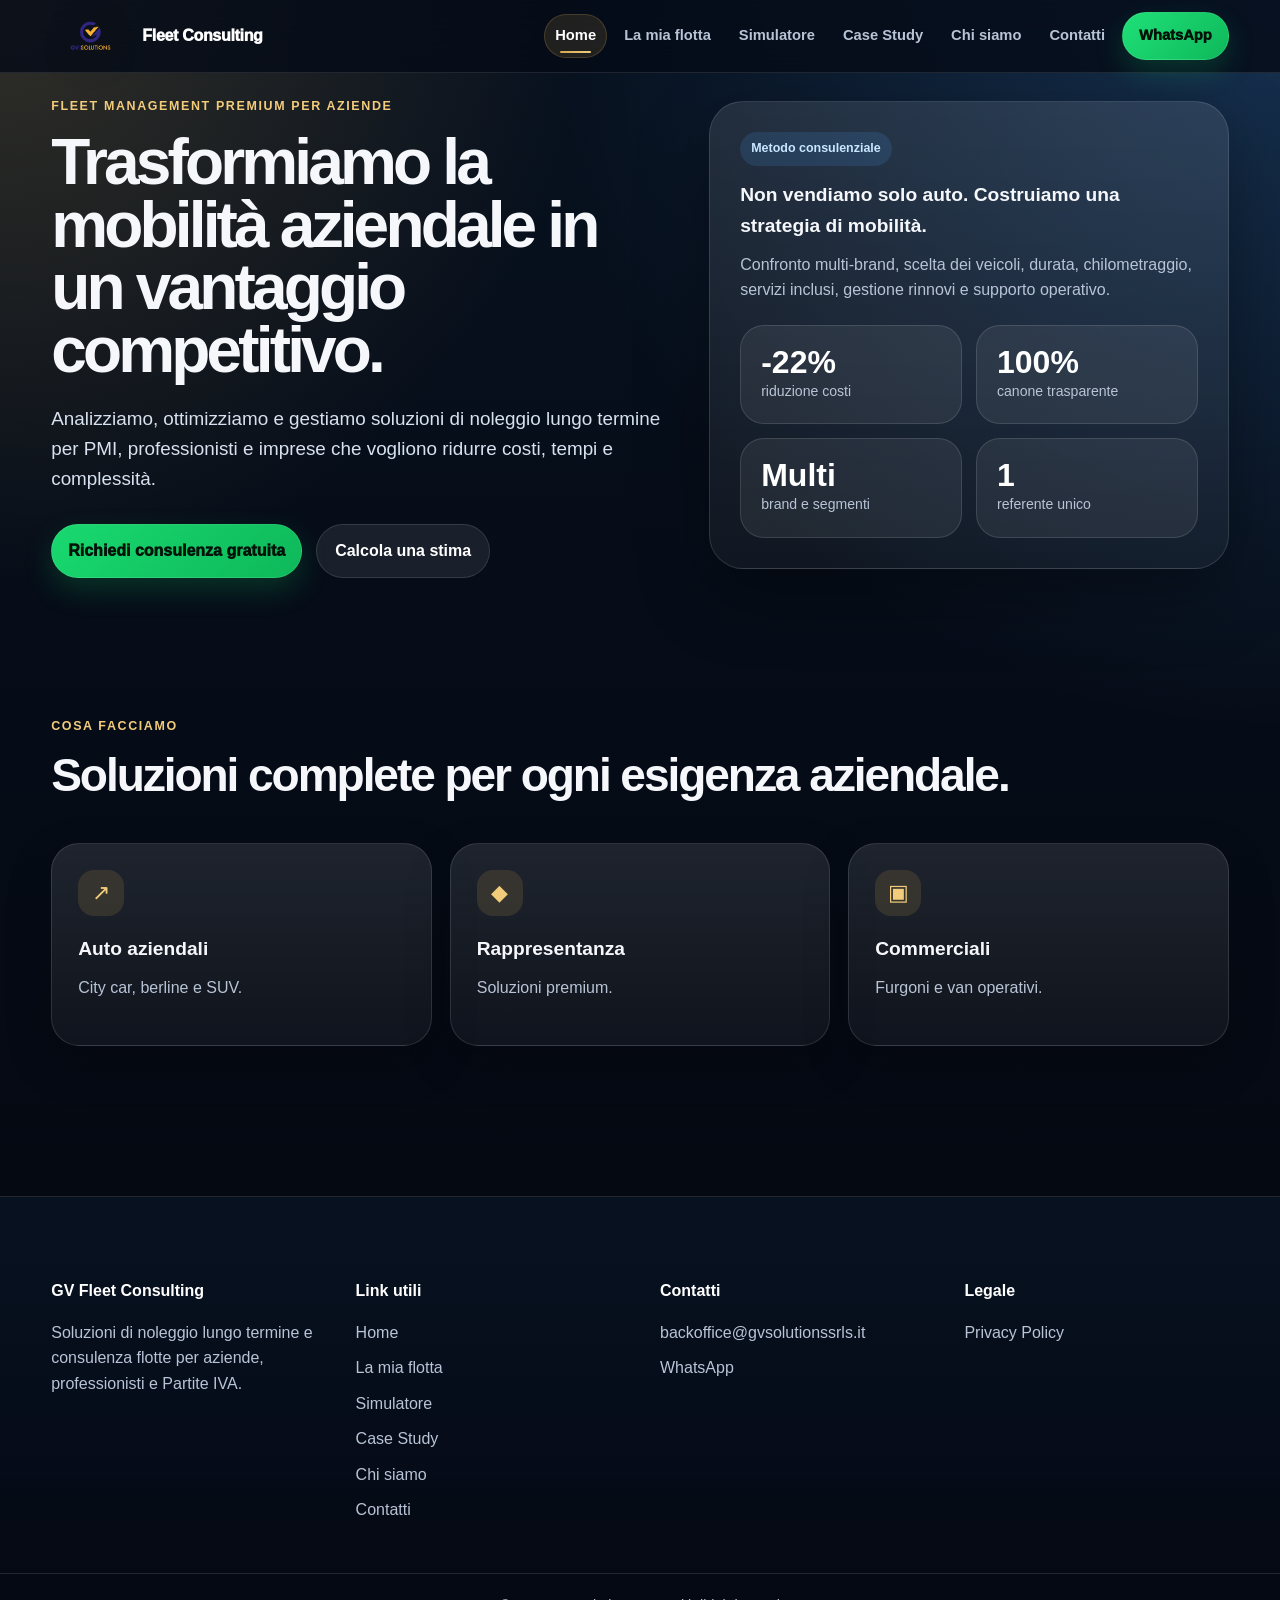
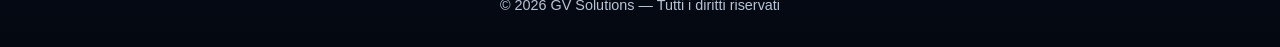
==== commit b351af07: "Update index.html" ====
--- a/index.html
+++ b/index.html
@@ -188,7 +188,7 @@
 
 </main>
 
-<footer class="footer">
+
 <footer class="footer">
 
   <div class="container footer-grid">
